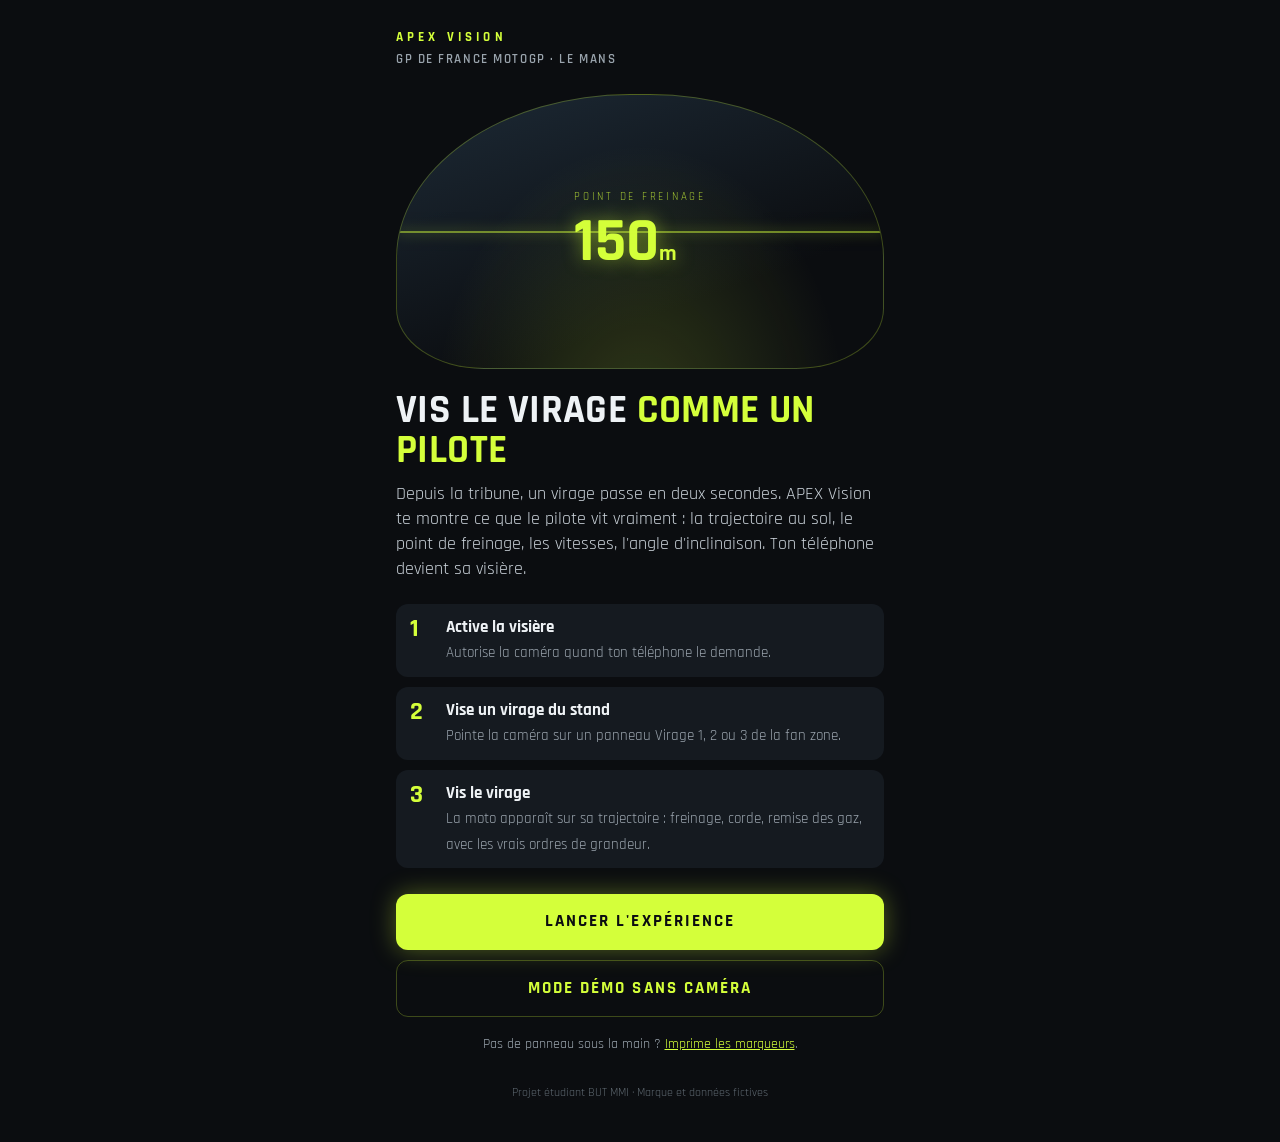
==== index.html @ ca04101c "Add files via upload" ====
<!doctype html>
<html lang="fr">
<head>
  <meta charset="utf-8">
  <meta name="viewport" content="width=device-width, initial-scale=1, viewport-fit=cover">
  <title>APEX Vision — Dans la peau du pilote</title>
  <meta name="description" content="APEX Vision : l'expérience en réalité augmentée du Grand Prix de France pour vivre un virage comme un pilote MotoGP.">
  <link rel="preconnect" href="https://fonts.googleapis.com">
  <link href="https://fonts.googleapis.com/css2?family=Rajdhani:wght@500;600;700&display=swap" rel="stylesheet">
  <style>
    :root { --hud: #d4ff3a; --ink: #0b0d10; --panel: #151a20; --muted: #9aa4ad; --line: rgba(212,255,58,.25); }
    * { box-sizing: border-box; }
    body {
      margin: 0; min-height: 100vh; background: var(--ink); color: #eef2f5;
      font-family: "Rajdhani", "Arial Narrow", system-ui, sans-serif; font-size: 18px; line-height: 1.4;
    }
    main { max-width: 520px; margin: 0 auto; padding: max(28px, env(safe-area-inset-top)) 16px 40px; }
    .brand { color: var(--hud); font-weight: 700; letter-spacing: .32em; font-size: 13px; }
    .event { color: var(--muted); font-weight: 600; letter-spacing: .12em; font-size: 13px; text-transform: uppercase; margin-top: 4px; }

    .visor {
      position: relative; margin: 26px 0 22px; aspect-ratio: 16 / 9; border-radius: 48% 48% 18% 18% / 60% 60% 22% 22%;
      background:
        radial-gradient(ellipse at 50% 120%, rgba(212,255,58,.18), transparent 60%),
        linear-gradient(160deg, #1d2a36, #0b0d10 70%);
      border: 1px solid var(--line); overflow: hidden;
      display: grid; place-items: center;
    }
    .visor .big { color: var(--hud); font-size: 62px; font-weight: 700; line-height: 1; text-shadow: 0 0 18px rgba(212,255,58,.5); }
    .visor .big small { font-size: 22px; }
    .visor .cap { color: var(--hud); opacity: .75; letter-spacing: .25em; font-size: 11px; text-align: center; margin-bottom: 6px; }
    .visor .scan {
      position: absolute; left: 0; right: 0; height: 2px; background: var(--hud); opacity: .5;
      box-shadow: 0 0 12px var(--hud); animation: scan 2.6s ease-in-out infinite;
    }
    @keyframes scan { 0%,100% { top: 18%; } 50% { top: 82%; } }

    h1 { font-size: 40px; line-height: 1; margin: 0 0 10px; text-transform: uppercase; letter-spacing: .01em; }
    h1 span { color: var(--hud); }
    p.lead { color: #c9d1d8; margin: 0 0 22px; }

    .steps { list-style: none; padding: 0; margin: 0 0 26px; display: grid; gap: 10px; }
    .steps li { display: flex; gap: 14px; align-items: flex-start; background: var(--panel); border-radius: 12px; padding: 12px 14px; }
    .steps b { color: var(--hud); font-size: 26px; line-height: 1; min-width: 22px; }
    .steps strong { display: block; font-size: 17px; }
    .steps span { color: var(--muted); font-size: 15px; }

    .btn {
      display: block; width: 100%; text-align: center; text-decoration: none; font-weight: 700;
      letter-spacing: .12em; text-transform: uppercase; padding: 16px; border-radius: 12px; font-size: 17px;
    }
    .btn.primary { background: var(--hud); color: var(--ink); box-shadow: 0 0 24px rgba(212,255,58,.35); }
    .btn.ghost { color: var(--hud); border: 1px solid var(--line); margin-top: 10px; }
    .note { color: var(--muted); font-size: 14px; margin-top: 18px; text-align: center; }
    .note a { color: var(--hud); }
    footer { color: #5e6870; font-size: 12px; text-align: center; margin-top: 30px; }
  </style>
</head>
<body>
  <main>
    <div class="brand">APEX&nbsp;VISION</div>
    <div class="event">GP de France MotoGP · Le Mans</div>

    <div class="visor" aria-hidden="true">
      <div class="scan"></div>
      <div><div class="cap">POINT DE FREINAGE</div><div class="big">150<small>m</small></div></div>
    </div>

    <h1>Vis le virage <span>comme un pilote</span></h1>
    <p class="lead">Depuis la tribune, un virage passe en deux secondes. APEX Vision te montre ce que le pilote vit vraiment : la trajectoire au sol, le point de freinage, les vitesses, l'angle d'inclinaison. Ton téléphone devient sa visière.</p>

    <ol class="steps">
      <li><b>1</b><div><strong>Active la visière</strong><span>Autorise la caméra quand ton téléphone le demande.</span></div></li>
      <li><b>2</b><div><strong>Vise un virage du stand</strong><span>Pointe la caméra sur un panneau Virage 1, 2 ou 3 de la fan zone.</span></div></li>
      <li><b>3</b><div><strong>Vis le virage</strong><span>La moto apparaît sur sa trajectoire : freinage, corde, remise des gaz, avec les vrais ordres de grandeur.</span></div></li>
    </ol>

    <a class="btn primary" href="ar.html">Lancer l'expérience</a>
    <a class="btn ghost" href="demo.html">Mode démo sans caméra</a>

    <p class="note">Pas de panneau sous la main ? <a href="marqueurs-apex-vision.pdf">Imprime les marqueurs</a>.</p>
    <footer>Projet étudiant BUT MMI · Marque et données fictives</footer>
  </main>
</body>
</html>
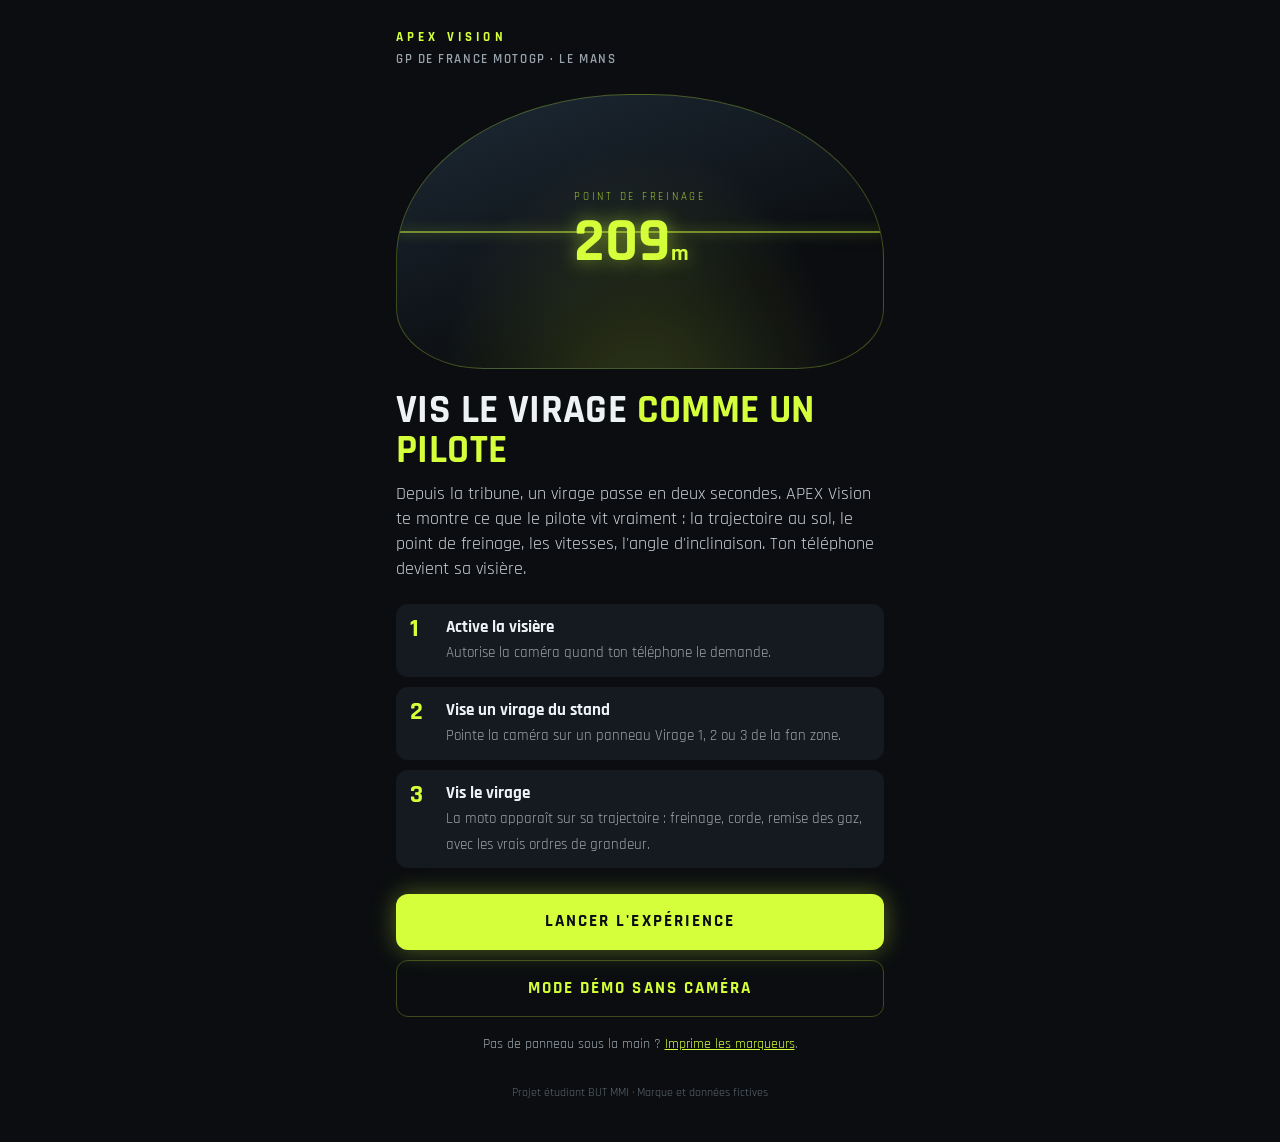
==== commit a5f95b91: "Add files via upload" ====
--- a/index.html
+++ b/index.html
@@ -63,7 +63,7 @@
 
     <div class="visor" aria-hidden="true">
       <div class="scan"></div>
-      <div><div class="cap">POINT DE FREINAGE</div><div class="big">150<small>m</small></div></div>
+      <div><div class="cap">POINT DE FREINAGE</div><div class="big">209<small>m</small></div></div>
     </div>
 
     <h1>Vis le virage <span>comme un pilote</span></h1>
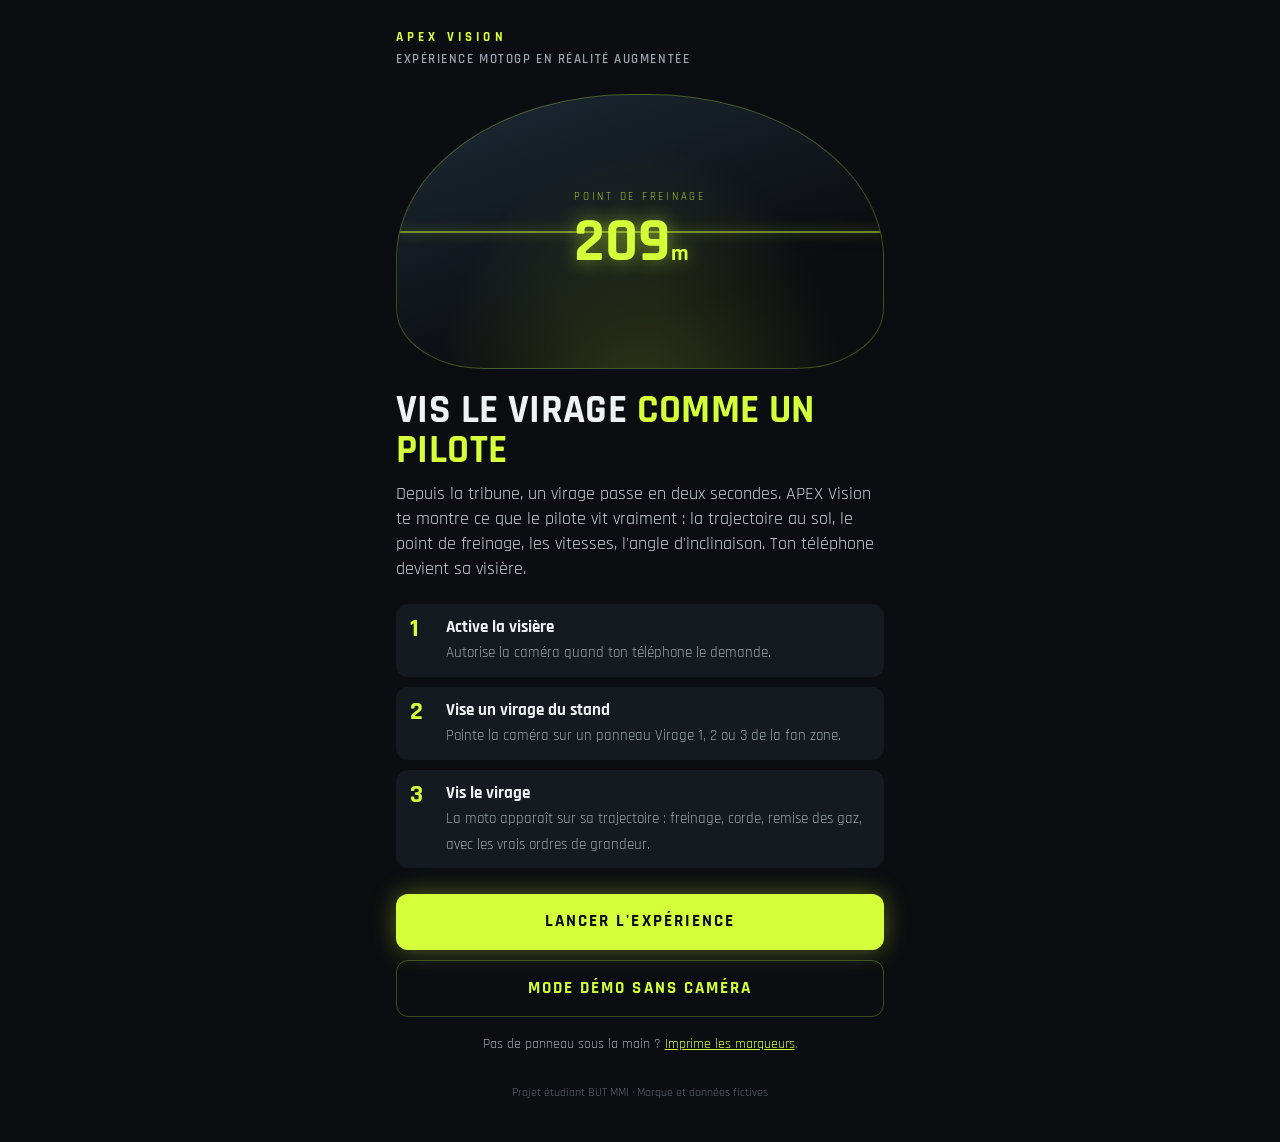
==== commit 411cbefd: "Add files via upload" ====
--- a/index.html
+++ b/index.html
@@ -4,7 +4,7 @@
   <meta charset="utf-8">
   <meta name="viewport" content="width=device-width, initial-scale=1, viewport-fit=cover">
   <title>APEX Vision — Dans la peau du pilote</title>
-  <meta name="description" content="APEX Vision : l'expérience en réalité augmentée du Grand Prix de France pour vivre un virage comme un pilote MotoGP.">
+  <meta name="description" content="APEX Vision : l'expérience en réalité augmentée pour vivre un virage comme un pilote MotoGP.">
   <link rel="preconnect" href="https://fonts.googleapis.com">
   <link href="https://fonts.googleapis.com/css2?family=Rajdhani:wght@500;600;700&display=swap" rel="stylesheet">
   <style>
@@ -59,7 +59,7 @@
 <body>
   <main>
     <div class="brand">APEX&nbsp;VISION</div>
-    <div class="event">GP de France MotoGP · Le Mans</div>
+    <div class="event">Expérience MotoGP en réalité augmentée</div>
 
     <div class="visor" aria-hidden="true">
       <div class="scan"></div>
